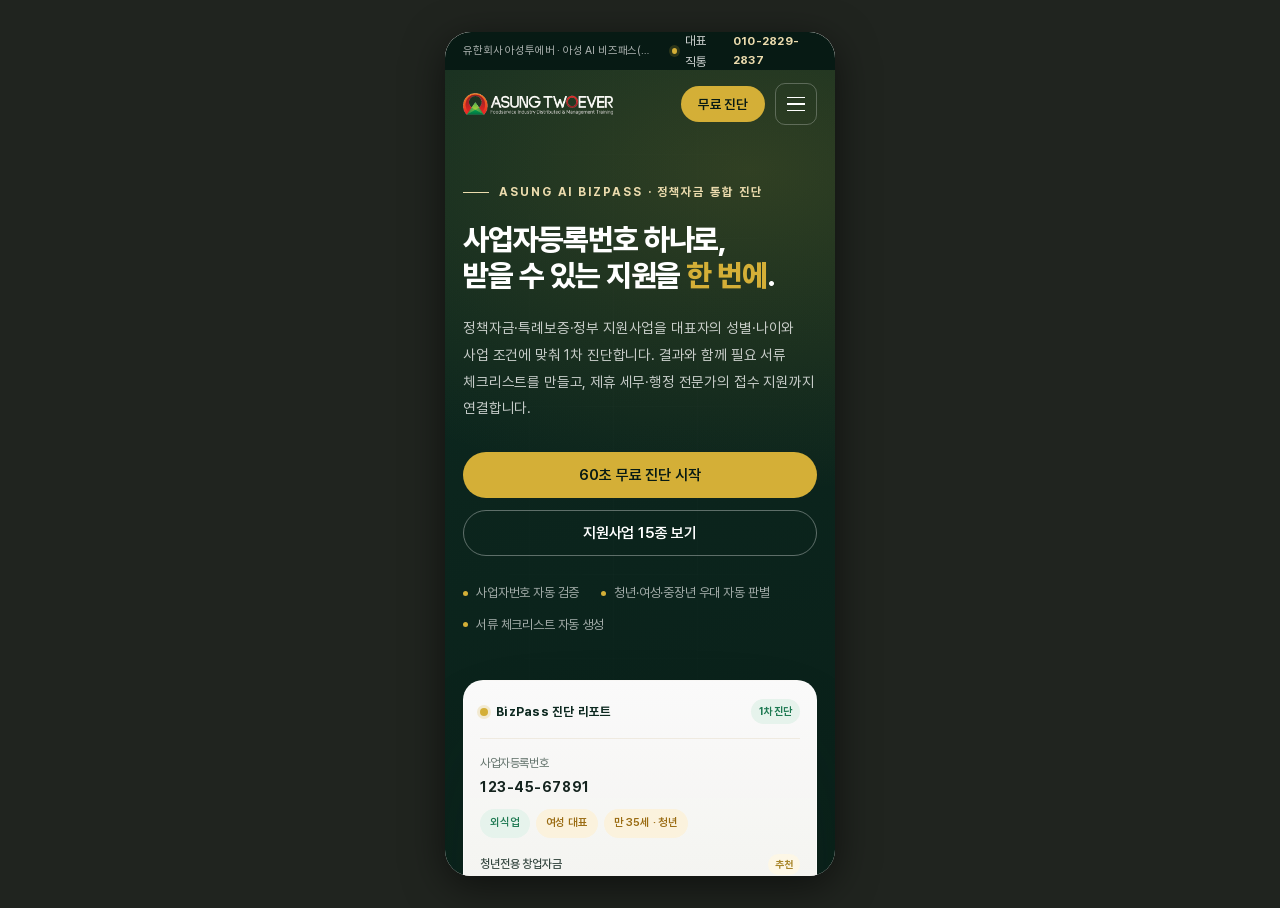
==== __preview/mobile.html @ a67e2de2 "임시: 모바일 뷰포트 미리보기 하네스" ====
<!doctype html><html lang="ko"><head><meta charset="utf-8"><title>mobile preview</title>
<style>html,body{margin:0;background:#20241f;display:flex;justify-content:center;padding:16px 0}iframe{width:390px;height:844px;border:0;border-radius:26px;background:#fff;box-shadow:0 10px 40px rgba(0,0,0,.55)}</style>
</head><body><iframe src="../bizpass/" title="모바일 미리보기"></iframe></body></html>
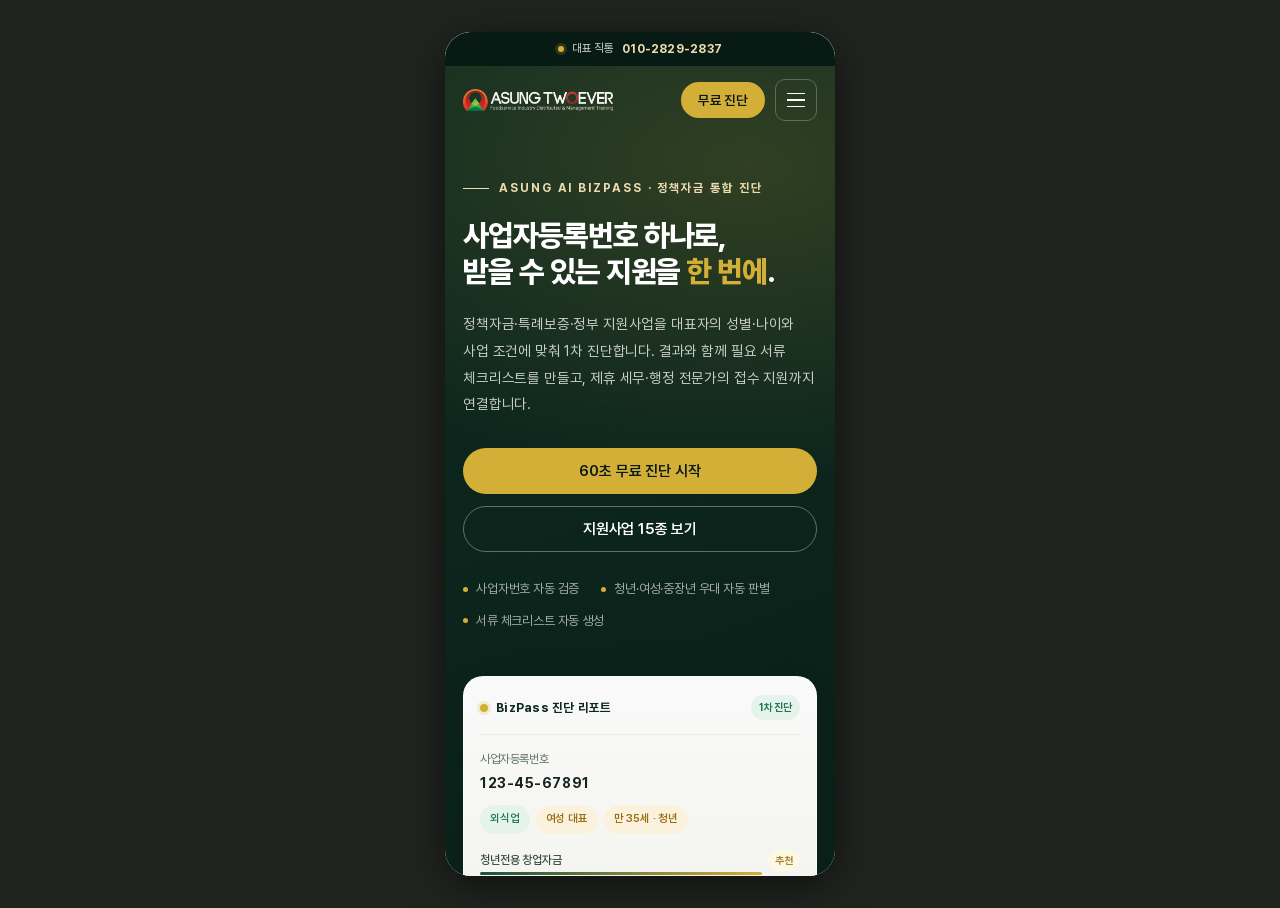
==== commit 44acc692: "임시: 모바일 미리보기 캐시 버스터" ====
--- a/__preview/mobile.html
+++ b/__preview/mobile.html
@@ -1,3 +1,3 @@
 <!doctype html><html lang="ko"><head><meta charset="utf-8"><title>mobile preview</title>
 <style>html,body{margin:0;background:#20241f;display:flex;justify-content:center;padding:16px 0}iframe{width:390px;height:844px;border:0;border-radius:26px;background:#fff;box-shadow:0 10px 40px rgba(0,0,0,.55)}</style>
-</head><body><iframe src="../bizpass/" title="모바일 미리보기"></iframe></body></html>
+</head><body><iframe src="../bizpass/?v=8" title="모바일 미리보기"></iframe></body></html>
